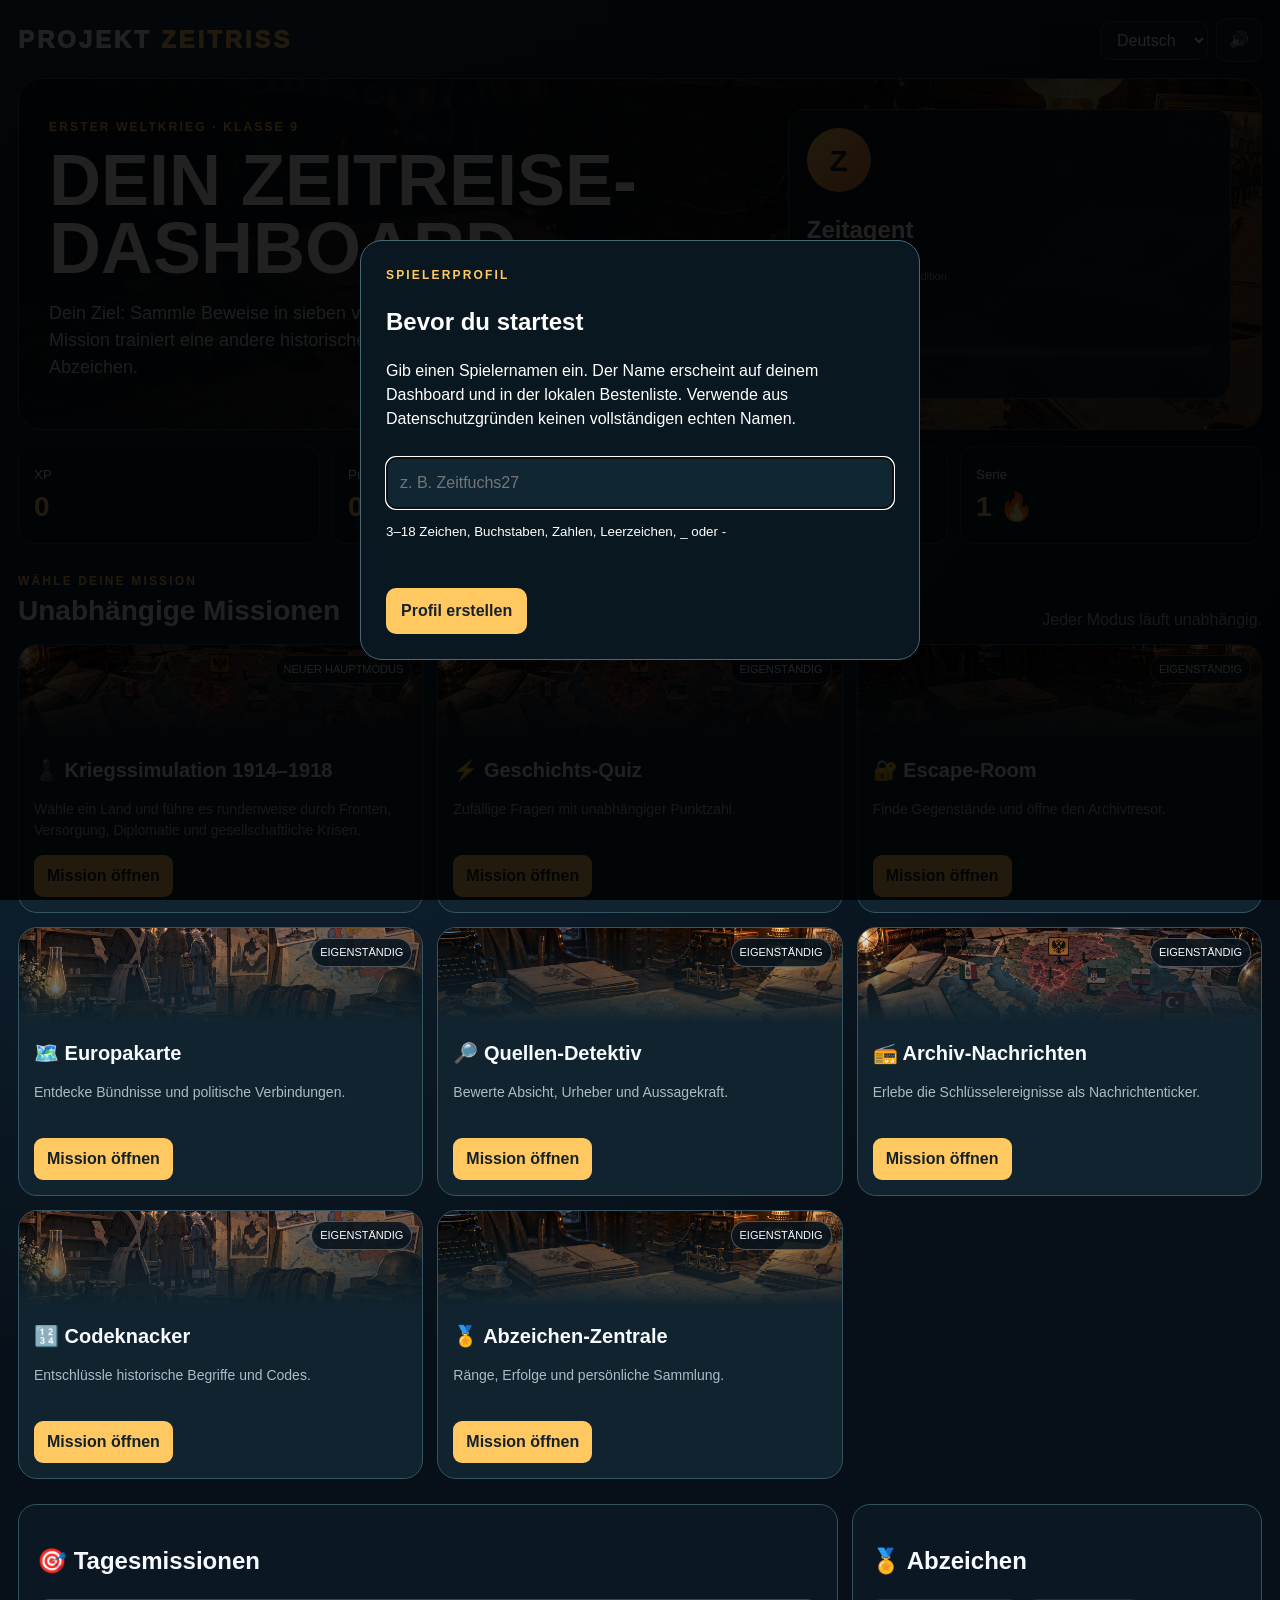
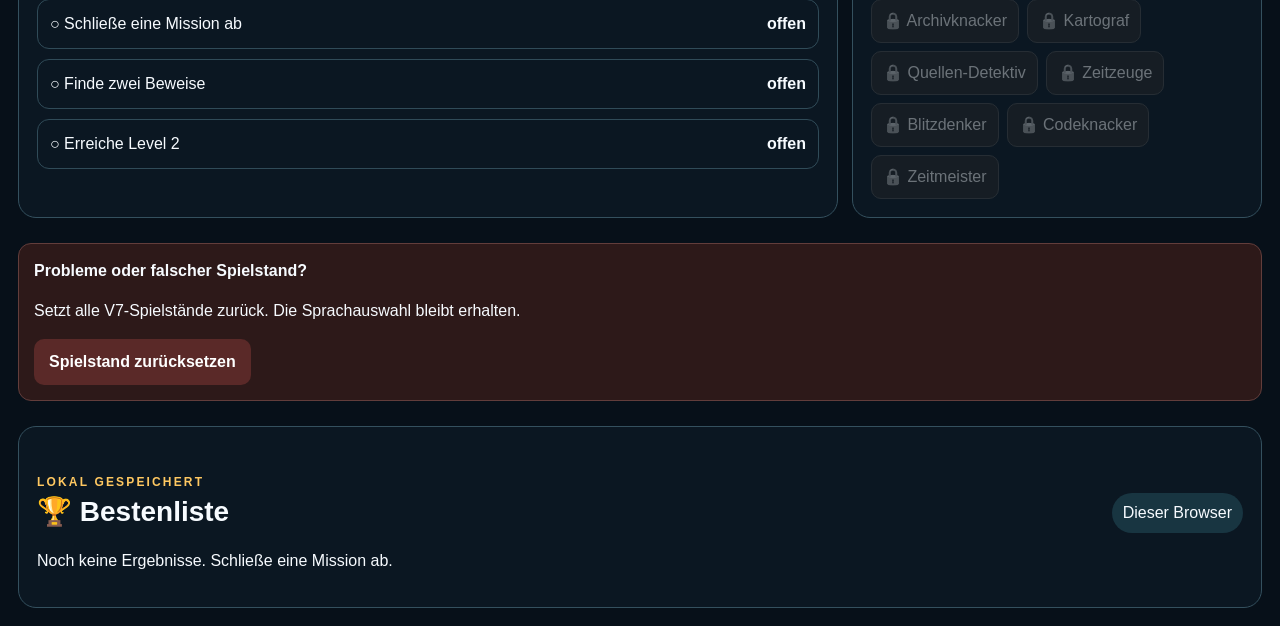
==== index.html @ 22935dbc "Add files via upload" ====
<!doctype html><html lang="de"><head><meta charset="utf-8"><meta name="viewport" content="width=device-width,initial-scale=1"><title>Projekt Zeitriss V6</title><link rel="stylesheet" href="css/app.css"></head><body><div class="shell"><nav class="nav"><div class="logo">PROJEKT <span>ZEITRISS</span></div><div class="nav-actions"><select id="language" class="select"><option value="de">Deutsch</option><option value="en">English</option><option value="es">Español</option><option value="fr">Français</option></select><button id="sound" class="nav-btn">🔊</button></div></nav><section class="hero"><div><div class="eyebrow">ERSTER WELTKRIEG · KLASSE 9</div><h1 id="dashTitle">DEIN ZEITREISE-DASHBOARD</h1><p id="dashSub"></p></div><aside class="profile-card"><div class="avatar">Z</div><h2 id="profileName">Zeitagent</h2><div class="version">v9.0 · GitHub/Render Edition</div><p>Level <b id="level">1</b></p><div class="levelbar"><i id="levelFill"></i></div><small id="levelText"></small></aside></section><section class="stats"><div class="stat"><small>XP</small><b id="xp">0</b></div><div class="stat"><small>Punkte</small><b id="score">0</b></div><div class="stat"><small>Abschlüsse</small><b id="completed">0</b></div><div class="stat"><small>Serie</small><b><span id="streak">1</span> 🔥</b></div></section><div class="section-head"><div><div class="eyebrow">WÄHLE DEINE MISSION</div><h2 id="modesTitle">Spielmodi</h2></div><p>Jeder Modus läuft unabhängig.</p></div><section class="modes"><article class="mode"><span class="tag">NEUER HAUPTMODUS</span><div class="mode-bg" style="background-image:url('assets/images/station.png')"></div><div class="mode-body"><h3>♟️ Kriegssimulation 1914–1918</h3><p>Wähle ein Land und führe es rundenweise durch Fronten, Versorgung, Diplomatie und gesellschaftliche Krisen.</p><a data-start href="modes/simulation.html">Simulation starten</a></div></article><article class="mode"><span class="tag">EIGENSTÄNDIG</span><div class="mode-bg" style="background-image:url('assets/images/station.png')"></div><div class="mode-body"><h3>⚡ Geschichts-Quiz</h3><p>Zufällige Fragen mit unabhängiger Punktzahl.</p><a data-start href="modes/quiz.html">Starten</a></div></article><article class="mode"><span class="tag">EIGENSTÄNDIG</span><div class="mode-bg" style="background-image:url('assets/images/archive.png')"></div><div class="mode-body"><h3>🔐 Escape-Room</h3><p>Finde Gegenstände und öffne den Archivtresor.</p><a data-start href="modes/room.html">Starten</a></div></article><article class="mode"><span class="tag">EIGENSTÄNDIG</span><div class="mode-bg" style="background-image:url('assets/images/balkan.png')"></div><div class="mode-body"><h3>🗺️ Europakarte</h3><p>Entdecke Bündnisse und politische Verbindungen.</p><a data-start href="modes/map.html">Starten</a></div></article><article class="mode"><span class="tag">EIGENSTÄNDIG</span><div class="mode-bg" style="background-image:url('assets/images/archive.png')"></div><div class="mode-body"><h3>🔎 Quellen-Detektiv</h3><p>Bewerte Absicht, Urheber und Aussagekraft.</p><a data-start href="modes/source.html">Starten</a></div></article><article class="mode"><span class="tag">EIGENSTÄNDIG</span><div class="mode-bg" style="background-image:url('assets/images/station.png')"></div><div class="mode-body"><h3>📻 Archiv-Nachrichten</h3><p>Erlebe die Schlüsselereignisse als Nachrichtenticker.</p><a data-start href="modes/news.html">Starten</a></div></article><article class="mode"><span class="tag">EIGENSTÄNDIG</span><div class="mode-bg" style="background-image:url('assets/images/balkan.png')"></div><div class="mode-body"><h3>🔢 Codeknacker</h3><p>Entschlüssle historische Begriffe und Codes.</p><a data-start href="modes/cipher.html">Starten</a></div></article><article class="mode"><span class="tag">EIGENSTÄNDIG</span><div class="mode-bg" style="background-image:url('assets/images/archive.png')"></div><div class="mode-body"><h3>🏅 Abzeichen-Zentrale</h3><p>Ränge, Erfolge und persönliche Sammlung.</p><a data-start href="modes/badges.html">Starten</a></div></article></section><section class="daily"><div class="panel"><h2>🎯 Tagesmissionen</h2><div id="missions" class="missions"></div></div><div class="panel"><h2>🏅 Abzeichen</h2><div id="badges" class="badges"></div></div></section><section class="panel" style="margin-top:25px"><div class="section-head"><div><div class="eyebrow">LOKAL GESPEICHERT</div><h2>🏆 Bestenliste</h2></div><span class="online-status">Dieser Browser</span></div><div id="leaderboard"></div></section></div><script type="module" src="js/dashboard.js"></script></body></html>
---- css/app.css ----
:root{--bg:#071019;--panel:#0d1c27;--panel2:#132936;--text:#f7fbff;--muted:#a9bdc7;--gold:#ffc861;--blue:#57b7e8;--green:#61d394;--red:#ff6b63;--line:#294554}*{box-sizing:border-box}body{margin:0;background:radial-gradient(circle at 10% 0,#18384d,#071019 55%);color:var(--text);font:16px/1.5 Inter,Segoe UI,Arial,sans-serif;min-height:100vh}button,input,select{font:inherit}button{cursor:pointer}.shell{max-width:1280px;margin:auto;padding:18px}.nav{display:flex;align-items:center;justify-content:space-between;gap:14px;margin-bottom:16px}.logo{font-weight:950;letter-spacing:.12em;font-size:24px}.logo span{color:var(--gold)}.nav-actions{display:flex;gap:8px;align-items:center;flex-wrap:wrap}.select,.nav-btn{background:#0e202c;color:#fff;border:1px solid #365362;border-radius:10px;padding:9px 12px}.nav-btn{text-decoration:none}.hero{min-height:330px;border:1px solid #395564;border-radius:24px;padding:30px;display:grid;grid-template-columns:1.25fr .75fr;align-items:end;background:linear-gradient(90deg,#06121bf2,#06121b55),url('../assets/images/archive.png') center/cover;box-shadow:0 24px 70px #0007}.eyebrow{color:var(--gold);font-size:12px;font-weight:900;letter-spacing:.18em}.hero h1{font-size:clamp(38px,6vw,72px);line-height:.95;margin:10px 0}.hero p{max-width:720px;color:#d7e4e8;font-size:18px}.profile-card,.panel{background:#0b1924e8;border:1px solid #34505e;border-radius:18px;padding:18px}.avatar{width:64px;height:64px;border-radius:50%;display:grid;place-items:center;background:linear-gradient(135deg,var(--gold),#e77739);color:#17202a;font-size:30px;font-weight:900}.levelbar,.progress{height:9px;background:#1b3542;border-radius:20px;overflow:hidden}.levelbar i,.progress i{display:block;height:100%;background:linear-gradient(90deg,var(--blue),var(--gold));border-radius:inherit}.stats{display:grid;grid-template-columns:repeat(4,1fr);gap:12px;margin:16px 0}.stat{background:#0b1b26;border:1px solid #2d4754;border-radius:15px;padding:15px}.stat b{display:block;font-size:28px;color:var(--gold)}.section-head{display:flex;justify-content:space-between;align-items:end;margin:28px 0 12px}.section-head h2{margin:0;font-size:28px}.section-head p{margin:0;color:var(--muted)}.modes{display:grid;grid-template-columns:repeat(3,1fr);gap:14px}.mode{position:relative;min-height:220px;border:1px solid #365563;border-radius:19px;overflow:hidden;background:#10232e;transition:.2s}.mode:hover{transform:translateY(-4px);border-color:var(--gold)}.mode-bg{height:95px;background-size:cover;background-position:center;position:relative}.mode-bg:after{content:"";position:absolute;inset:0;background:linear-gradient(transparent,#10232e)}.mode-body{padding:15px}.mode h3{margin:0 0 5px;font-size:20px}.mode p{color:var(--muted);font-size:14px;min-height:42px}.mode a{display:inline-block;background:var(--gold);color:#15212a;font-weight:900;text-decoration:none;padding:9px 13px;border-radius:9px}.tag{position:absolute;right:10px;top:10px;z-index:2;padding:5px 8px;background:#08141ddd;border:1px solid #ffffff44;border-radius:999px;font-size:11px}.daily{display:grid;grid-template-columns:2fr 1fr;gap:14px;margin-top:25px}.missions{display:grid;gap:10px}.mission{display:flex;justify-content:space-between;gap:15px;padding:12px;border:1px solid #304b58;border-radius:12px}.mission.done{border-color:var(--green);background:#173a2d}.badges{display:flex;gap:8px;flex-wrap:wrap}.badge{padding:9px 11px;border-radius:10px;background:#172c37;border:1px solid #3a5562}.badge.locked{opacity:.4;filter:grayscale(1)}.page-hero{border-radius:22px;padding:25px;min-height:220px;background-size:cover;background-position:center;display:flex;align-items:end;box-shadow:inset 0 -150px 100px #061019}.page-hero h1{font-size:42px;margin:5px 0}.gamebox{margin-top:15px;background:#0c1b25;border:1px solid #324e5b;border-radius:18px;padding:20px}.choices{display:grid;grid-template-columns:repeat(2,1fr);gap:10px}.choice{padding:14px;text-align:left;color:#fff;background:#142d39;border:1px solid #3c5b69;border-radius:12px}.choice.selected{border-color:var(--gold);background:#28351f}.choice.correct{border-color:var(--green);background:#173b2c}.choice.wrong{border-color:var(--red);background:#482221}.btn{border:0;border-radius:10px;padding:11px 15px;background:var(--gold);color:#17222b;font-weight:900}.btn.secondary{background:#1a3340;color:#fff;border:1px solid #45616e}.feedback{min-height:45px;padding-top:12px}.room{position:relative;min-height:560px;border-radius:18px;background:linear-gradient(#0002,#0009),url('../assets/images/archive.png') center/cover;overflow:hidden}.hotspot{position:absolute;width:58px;height:58px;border-radius:50%;border:2px solid var(--gold);background:#ffc86133;color:#fff;font-size:25px;animation:pulse 1.5s infinite}.hotspot.done{background:#61d394aa;animation:none}.inventory{display:flex;gap:8px;flex-wrap:wrap;margin:12px 0}.item{padding:8px 10px;background:#162e3a;border:1px solid #3b5a67;border-radius:9px}.map{position:relative;min-height:540px;border-radius:18px;background:linear-gradient(#07101988,#071019dd),url('../assets/images/balkan.png') center/cover}.country{position:absolute;padding:9px;border-radius:10px;border:2px solid #80aaba;background:#0e2835;color:#fff;font-weight:800}.country.on{border-color:var(--gold);box-shadow:0 0 25px #ffc86199}.source{padding:18px;border-left:4px solid var(--gold);background:#142935;border-radius:10px;font-family:Georgia,serif;font-size:19px}.ticker{min-height:170px;white-space:pre-wrap;font:19px/1.7 monospace;color:#ffe7ac}.back{display:inline-block;color:#dce9ed;text-decoration:none;margin-bottom:12px}.hidden{display:none!important}@keyframes pulse{50%{box-shadow:0 0 0 14px #ffc86125}}@media(max-width:850px){.hero{grid-template-columns:1fr}.stats,.modes{grid-template-columns:repeat(2,1fr)}.daily{grid-template-columns:1fr}}@media(max-width:560px){.stats,.modes,.choices{grid-template-columns:1fr}.nav{align-items:flex-start}.hero h1{font-size:42px}.country{font-size:11px}.room,.map{min-height:460px}}

/* V7 gameplay and onboarding */
.purpose{display:grid;grid-template-columns:1.2fr .8fr;gap:14px;margin:18px 0}.purpose-card{padding:18px;border:1px solid #3c5c69;border-radius:16px;background:#0d202b}.purpose-card h3{margin:0 0 8px;color:var(--gold)}.steps{display:grid;gap:8px;counter-reset:step}.step{padding:10px 12px 10px 46px;position:relative;background:#142b36;border-radius:10px}.step:before{counter-increment:step;content:counter(step);position:absolute;left:11px;top:8px;width:25px;height:25px;border-radius:50%;display:grid;place-items:center;background:var(--gold);color:#17222b;font-weight:900}.objective{padding:12px;border-left:4px solid var(--blue);background:#102b39;border-radius:9px}.mode-progress{display:flex;align-items:center;gap:10px;margin:12px 0}.mode-progress .progress{flex:1}.toast{position:fixed;right:18px;top:18px;z-index:30;padding:13px 16px;border-radius:12px;background:#163729;border:1px solid var(--green);box-shadow:0 10px 35px #0008}.danger{background:#5a2928!important;color:#fff!important}.intro-modal{border:1px solid #466270;border-radius:20px;background:#091824;color:#fff;max-width:650px;padding:25px}.intro-modal::backdrop{background:#000c}.intro-modal h2{color:var(--gold)}.clue-list{display:grid;gap:8px}.clue{padding:12px;border:1px solid #395663;border-radius:10px;background:#122934}.clue.locked{opacity:.45}.scene-note{position:absolute;left:20px;right:20px;bottom:20px;background:#071019e8;border:1px solid #425f6c;padding:14px;border-radius:12px}.escape-side{display:grid;grid-template-columns:1.4fr .6fr;gap:14px}.task-card{padding:15px;border:1px solid #365663;border-radius:13px;background:#10242f;margin-top:10px}.task-card.done{border-color:var(--green);background:#143529}.status-pill{display:inline-block;padding:5px 9px;border-radius:999px;background:#183541;color:#dce9ed;font-size:12px}.resetbox{margin-top:25px;padding:15px;border:1px solid #623d3b;background:#2d1919;border-radius:13px}.route{display:flex;gap:8px;flex-wrap:wrap;margin:12px 0}.route span{padding:8px 10px;border-radius:9px;background:#17303c}.route span.active{background:#574318;color:#ffe7a3}.result-card{padding:20px;border:2px solid var(--green);border-radius:15px;background:#15382b;text-align:center}.helpbtn{float:right}.draglist{display:flex;gap:8px;flex-wrap:wrap}.dragcard{padding:10px;background:#17303c;border:1px solid #47616d;border-radius:9px;color:#fff}.dropzone{min-height:115px;border:2px dashed #42606d;border-radius:12px;padding:12px}.dropzone.over{border-color:var(--gold);background:#513e182f}@media(max-width:800px){.purpose,.escape-side{grid-template-columns:1fr}}

.simsetup{display:grid;grid-template-columns:repeat(4,1fr);gap:10px}.nation{padding:14px;border:1px solid #41606e;border-radius:13px;background:#112832;color:#fff}.nation.selected{border-color:var(--gold);background:#3b3014}.simgrid{display:grid;grid-template-columns:1.25fr .75fr;gap:14px}.warboard{min-height:480px;border-radius:17px;background:linear-gradient(#03101955,#031019dd),url('../assets/images/balkan.png') center/cover;position:relative;padding:18px}.front{position:absolute;padding:10px;border-radius:12px;background:#0b1c26dd;border:1px solid #597280}.front.west{left:10%;top:37%}.front.east{right:10%;top:32%}.front.home{left:38%;bottom:12%}.meters{display:grid;gap:11px}.meter label{display:flex;justify-content:space-between}.meter .progress{height:12px}.meter.good i{background:var(--green)}.meter.warn i{background:var(--gold)}.meter.bad i{background:var(--red)}.decisiongrid{display:grid;grid-template-columns:repeat(2,1fr);gap:9px}.decision{padding:12px;text-align:left;border:1px solid #45616f;background:#142c38;color:#fff;border-radius:11px}.decision:hover{border-color:var(--gold)}.eventlog{max-height:220px;overflow:auto;display:grid;gap:6px}.log{padding:8px;border-left:3px solid var(--blue);background:#10242e}.yearbig{font-size:50px;font-weight:950;color:var(--gold)}@media(max-width:850px){.simsetup,.simgrid{grid-template-columns:1fr}.decisiongrid{grid-template-columns:1fr}}

.profile-gate{border:1px solid #4c6774;border-radius:22px;background:#081720;color:#fff;max-width:560px;padding:25px}.profile-gate::backdrop{background:#000d}.profile-gate input{width:100%;padding:13px;margin:10px 0;background:#102733;border:1px solid #4c6875;color:#fff;border-radius:10px}.version{font-size:11px;color:#8fa8b2}.leaderboard{width:100%;border-collapse:collapse}.leaderboard th,.leaderboard td{text-align:left;padding:10px;border-bottom:1px solid #294754}.leaderboard tr.me{background:#493916}.act-grid{display:grid;grid-template-columns:repeat(3,1fr);gap:10px}.act{padding:14px;border-radius:12px;border:1px solid #41606c;background:#122a35;color:#fff}.act.done{border-color:var(--green);background:#153a2b}.filedrop{padding:16px;border:2px dashed #476471;border-radius:12px}.room-tabs{display:flex;gap:8px;flex-wrap:wrap;margin-bottom:12px}.room-tab{padding:9px 12px;border:1px solid #45606d;background:#112833;color:#fff;border-radius:9px}.room-tab.active{background:#5b461d;border-color:var(--gold)}.room-scene{position:relative;min-height:430px;border-radius:15px;background-size:cover;background-position:center;overflow:hidden}.question-card{padding:15px;border:1px solid #385865;border-radius:12px;background:#102630;margin:10px 0}.achievement-pop{position:fixed;left:50%;top:20%;transform:translateX(-50%);z-index:40;padding:22px;background:#221b0d;border:2px solid var(--gold);border-radius:18px;box-shadow:0 20px 80px #000}.online-status{padding:8px 11px;border-radius:999px;background:#183541;display:inline-block}@media(max-width:760px){.act-grid{grid-template-columns:1fr}}
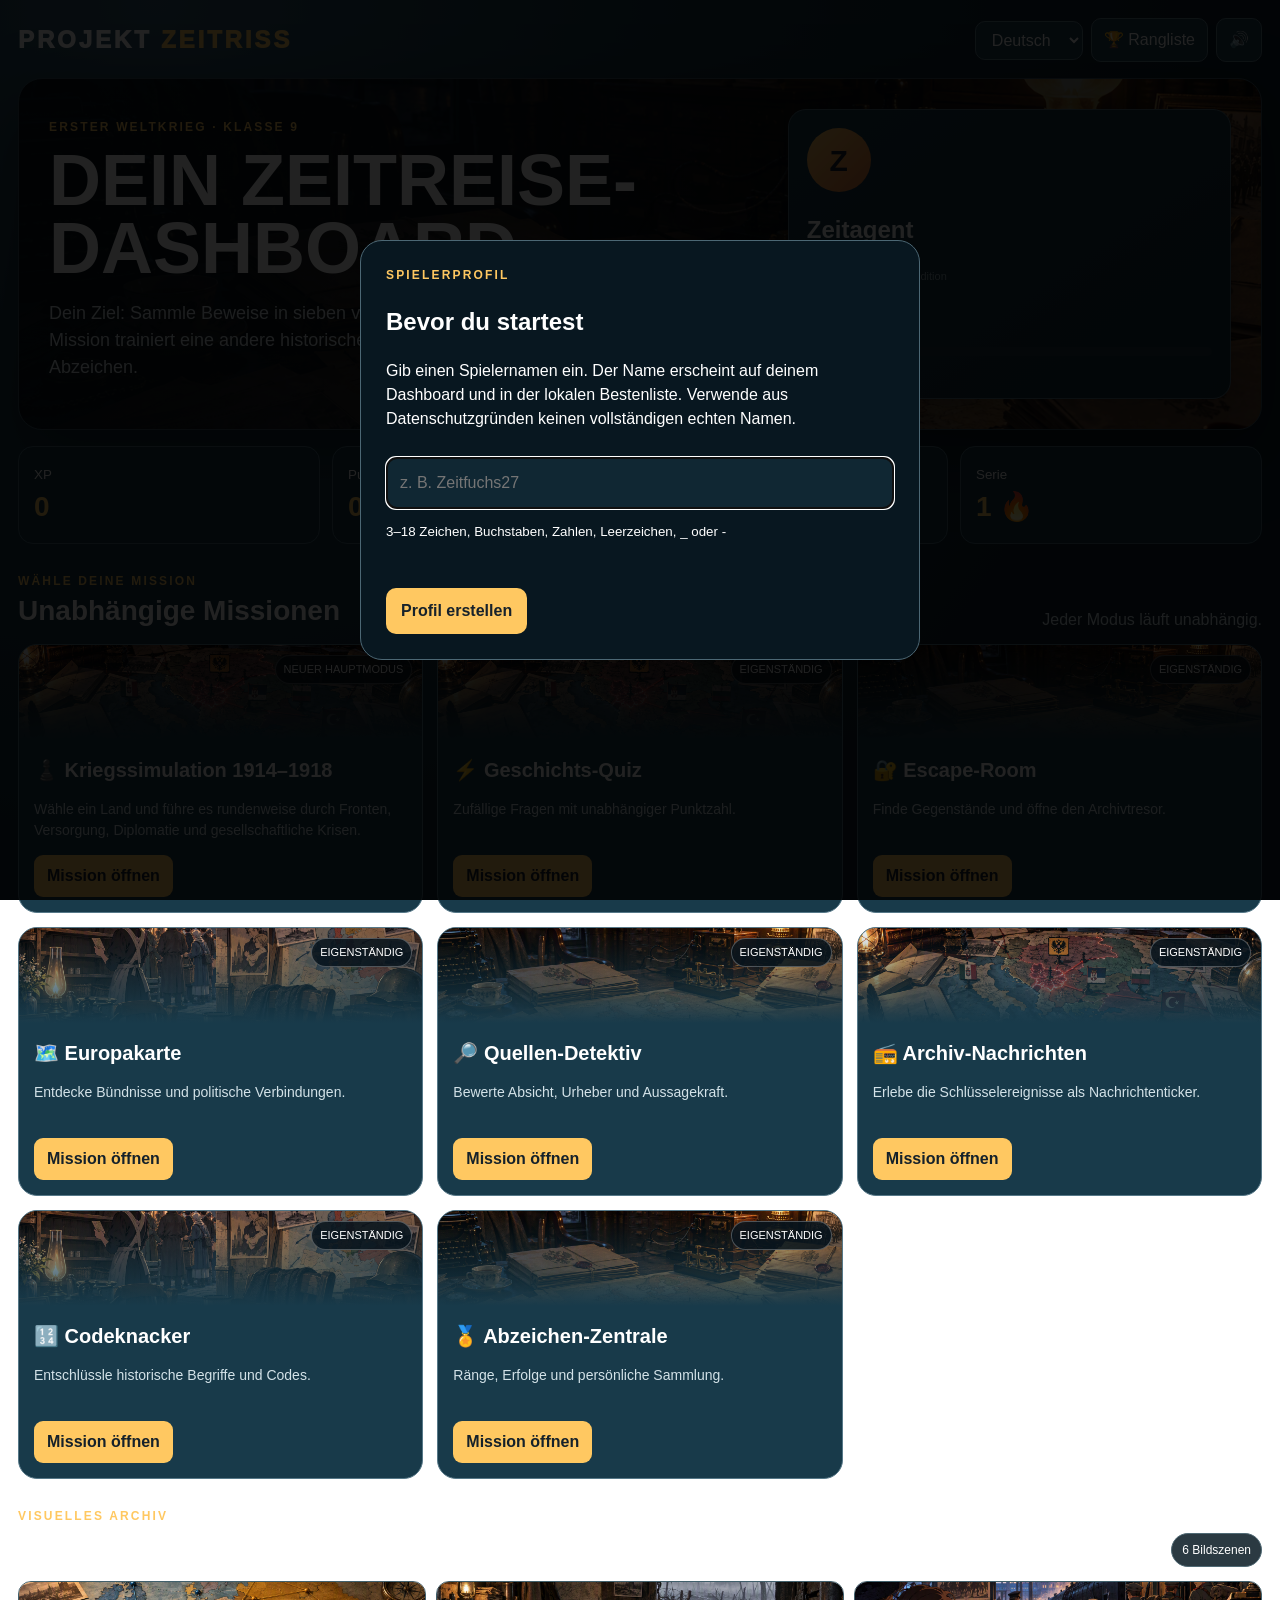
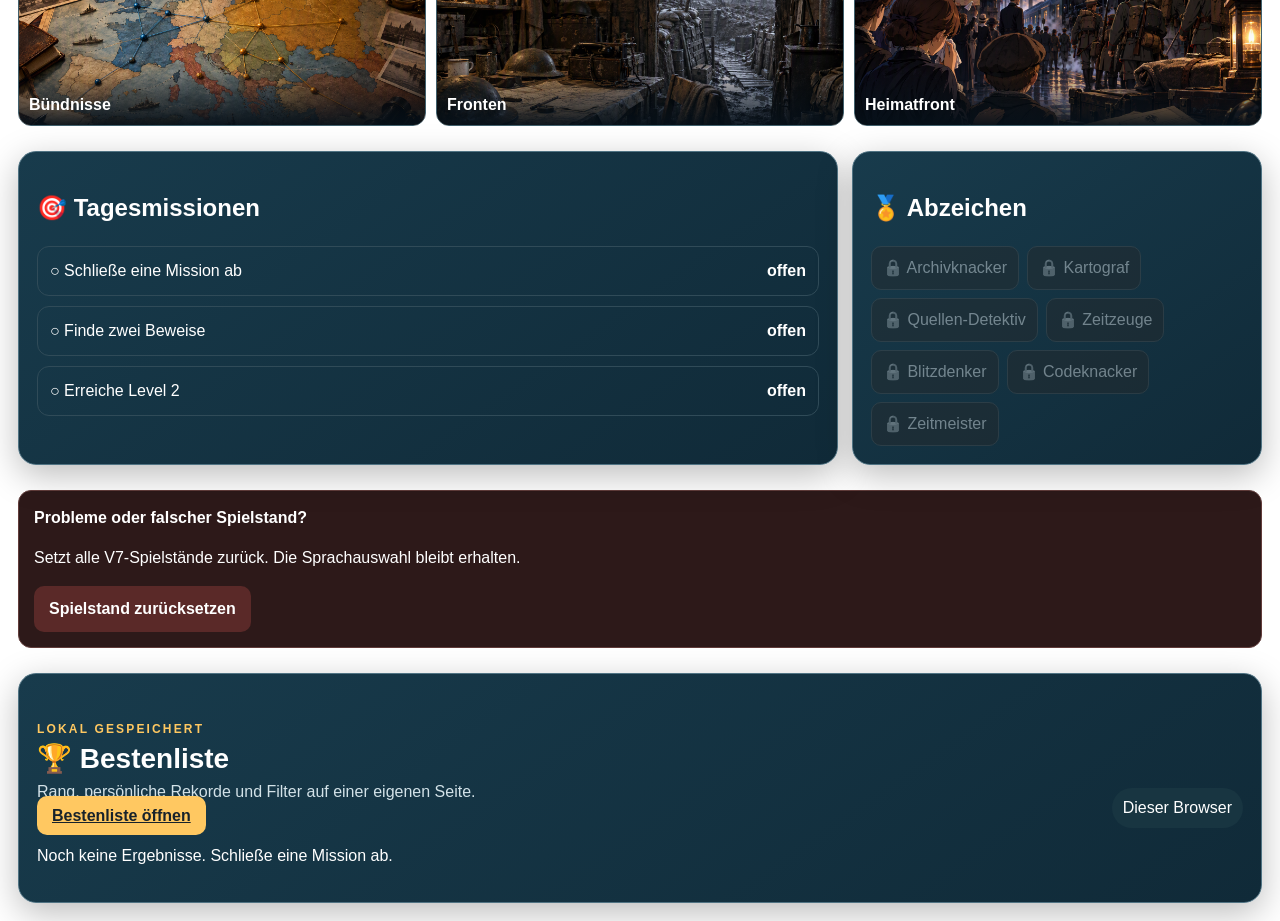
==== commit 3bcff9bb: "Add files via upload" ====
--- a/index.html
+++ b/index.html
@@ -1 +1 @@
-<!doctype html><html lang="de"><head><meta charset="utf-8"><meta name="viewport" content="width=device-width,initial-scale=1"><title>Projekt Zeitriss V6</title><link rel="stylesheet" href="css/app.css"></head><body><div class="shell"><nav class="nav"><div class="logo">PROJEKT <span>ZEITRISS</span></div><div class="nav-actions"><select id="language" class="select"><option value="de">Deutsch</option><option value="en">English</option><option value="es">Español</option><option value="fr">Français</option></select><button id="sound" class="nav-btn">🔊</button></div></nav><section class="hero"><div><div class="eyebrow">ERSTER WELTKRIEG · KLASSE 9</div><h1 id="dashTitle">DEIN ZEITREISE-DASHBOARD</h1><p id="dashSub"></p></div><aside class="profile-card"><div class="avatar">Z</div><h2 id="profileName">Zeitagent</h2><div class="version">v9.0 · GitHub/Render Edition</div><p>Level <b id="level">1</b></p><div class="levelbar"><i id="levelFill"></i></div><small id="levelText"></small></aside></section><section class="stats"><div class="stat"><small>XP</small><b id="xp">0</b></div><div class="stat"><small>Punkte</small><b id="score">0</b></div><div class="stat"><small>Abschlüsse</small><b id="completed">0</b></div><div class="stat"><small>Serie</small><b><span id="streak">1</span> 🔥</b></div></section><div class="section-head"><div><div class="eyebrow">WÄHLE DEINE MISSION</div><h2 id="modesTitle">Spielmodi</h2></div><p>Jeder Modus läuft unabhängig.</p></div><section class="modes"><article class="mode"><span class="tag">NEUER HAUPTMODUS</span><div class="mode-bg" style="background-image:url('assets/images/station.png')"></div><div class="mode-body"><h3>♟️ Kriegssimulation 1914–1918</h3><p>Wähle ein Land und führe es rundenweise durch Fronten, Versorgung, Diplomatie und gesellschaftliche Krisen.</p><a data-start href="modes/simulation.html">Simulation starten</a></div></article><article class="mode"><span class="tag">EIGENSTÄNDIG</span><div class="mode-bg" style="background-image:url('assets/images/station.png')"></div><div class="mode-body"><h3>⚡ Geschichts-Quiz</h3><p>Zufällige Fragen mit unabhängiger Punktzahl.</p><a data-start href="modes/quiz.html">Starten</a></div></article><article class="mode"><span class="tag">EIGENSTÄNDIG</span><div class="mode-bg" style="background-image:url('assets/images/archive.png')"></div><div class="mode-body"><h3>🔐 Escape-Room</h3><p>Finde Gegenstände und öffne den Archivtresor.</p><a data-start href="modes/room.html">Starten</a></div></article><article class="mode"><span class="tag">EIGENSTÄNDIG</span><div class="mode-bg" style="background-image:url('assets/images/balkan.png')"></div><div class="mode-body"><h3>🗺️ Europakarte</h3><p>Entdecke Bündnisse und politische Verbindungen.</p><a data-start href="modes/map.html">Starten</a></div></article><article class="mode"><span class="tag">EIGENSTÄNDIG</span><div class="mode-bg" style="background-image:url('assets/images/archive.png')"></div><div class="mode-body"><h3>🔎 Quellen-Detektiv</h3><p>Bewerte Absicht, Urheber und Aussagekraft.</p><a data-start href="modes/source.html">Starten</a></div></article><article class="mode"><span class="tag">EIGENSTÄNDIG</span><div class="mode-bg" style="background-image:url('assets/images/station.png')"></div><div class="mode-body"><h3>📻 Archiv-Nachrichten</h3><p>Erlebe die Schlüsselereignisse als Nachrichtenticker.</p><a data-start href="modes/news.html">Starten</a></div></article><article class="mode"><span class="tag">EIGENSTÄNDIG</span><div class="mode-bg" style="background-image:url('assets/images/balkan.png')"></div><div class="mode-body"><h3>🔢 Codeknacker</h3><p>Entschlüssle historische Begriffe und Codes.</p><a data-start href="modes/cipher.html">Starten</a></div></article><article class="mode"><span class="tag">EIGENSTÄNDIG</span><div class="mode-bg" style="background-image:url('assets/images/archive.png')"></div><div class="mode-body"><h3>🏅 Abzeichen-Zentrale</h3><p>Ränge, Erfolge und persönliche Sammlung.</p><a data-start href="modes/badges.html">Starten</a></div></article></section><section class="daily"><div class="panel"><h2>🎯 Tagesmissionen</h2><div id="missions" class="missions"></div></div><div class="panel"><h2>🏅 Abzeichen</h2><div id="badges" class="badges"></div></div></section><section class="panel" style="margin-top:25px"><div class="section-head"><div><div class="eyebrow">LOKAL GESPEICHERT</div><h2>🏆 Bestenliste</h2></div><span class="online-status">Dieser Browser</span></div><div id="leaderboard"></div></section></div><script type="module" src="js/dashboard.js"></script></body></html>+<!doctype html><html lang="de"><head><meta charset="utf-8"><meta name="viewport" content="width=device-width,initial-scale=1"><title>Projekt Zeitriss V6</title><link rel="stylesheet" href="css/app.css"></head><body><div class="shell"><nav class="nav"><div class="logo">PROJEKT <span>ZEITRISS</span></div><div class="nav-actions"><select id="language" class="select"><option value="de">Deutsch</option><option value="en">English</option><option value="es">Español</option><option value="fr">Français</option></select><a class="nav-btn" href="modes/leaderboard.html">🏆 Rangliste</a><button id="sound" class="nav-btn">🔊</button></div></nav><section class="hero"><div><div class="eyebrow">ERSTER WELTKRIEG · KLASSE 9</div><h1 id="dashTitle">DEIN ZEITREISE-DASHBOARD</h1><p id="dashSub"></p></div><aside class="profile-card"><div class="avatar">Z</div><h2 id="profileName">Zeitagent</h2><div class="version">v9.0 · GitHub/Render Edition</div><p>Level <b id="level">1</b></p><div class="levelbar"><i id="levelFill"></i></div><small id="levelText"></small></aside></section><section class="stats"><div class="stat"><small>XP</small><b id="xp">0</b></div><div class="stat"><small>Punkte</small><b id="score">0</b></div><div class="stat"><small>Abschlüsse</small><b id="completed">0</b></div><div class="stat"><small>Serie</small><b><span id="streak">1</span> 🔥</b></div></section><div class="section-head"><div><div class="eyebrow">WÄHLE DEINE MISSION</div><h2 id="modesTitle">Spielmodi</h2></div><p>Jeder Modus läuft unabhängig.</p></div><section class="modes"><article class="mode"><span class="tag">NEUER HAUPTMODUS</span><div class="mode-bg" style="background-image:url('assets/images/station.png')"></div><div class="mode-body"><h3>♟️ Kriegssimulation 1914–1918</h3><p>Wähle ein Land und führe es rundenweise durch Fronten, Versorgung, Diplomatie und gesellschaftliche Krisen.</p><a data-start href="modes/simulation.html">Simulation starten</a></div></article><article class="mode"><span class="tag">EIGENSTÄNDIG</span><div class="mode-bg" style="background-image:url('assets/images/station.png')"></div><div class="mode-body"><h3>⚡ Geschichts-Quiz</h3><p>Zufällige Fragen mit unabhängiger Punktzahl.</p><a data-start href="modes/quiz.html">Starten</a></div></article><article class="mode"><span class="tag">EIGENSTÄNDIG</span><div class="mode-bg" style="background-image:url('assets/images/archive.png')"></div><div class="mode-body"><h3>🔐 Escape-Room</h3><p>Finde Gegenstände und öffne den Archivtresor.</p><a data-start href="modes/room.html">Starten</a></div></article><article class="mode"><span class="tag">EIGENSTÄNDIG</span><div class="mode-bg" style="background-image:url('assets/images/balkan.png')"></div><div class="mode-body"><h3>🗺️ Europakarte</h3><p>Entdecke Bündnisse und politische Verbindungen.</p><a data-start href="modes/map.html">Starten</a></div></article><article class="mode"><span class="tag">EIGENSTÄNDIG</span><div class="mode-bg" style="background-image:url('assets/images/archive.png')"></div><div class="mode-body"><h3>🔎 Quellen-Detektiv</h3><p>Bewerte Absicht, Urheber und Aussagekraft.</p><a data-start href="modes/source.html">Starten</a></div></article><article class="mode"><span class="tag">EIGENSTÄNDIG</span><div class="mode-bg" style="background-image:url('assets/images/station.png')"></div><div class="mode-body"><h3>📻 Archiv-Nachrichten</h3><p>Erlebe die Schlüsselereignisse als Nachrichtenticker.</p><a data-start href="modes/news.html">Starten</a></div></article><article class="mode"><span class="tag">EIGENSTÄNDIG</span><div class="mode-bg" style="background-image:url('assets/images/balkan.png')"></div><div class="mode-body"><h3>🔢 Codeknacker</h3><p>Entschlüssle historische Begriffe und Codes.</p><a data-start href="modes/cipher.html">Starten</a></div></article><article class="mode"><span class="tag">EIGENSTÄNDIG</span><div class="mode-bg" style="background-image:url('assets/images/archive.png')"></div><div class="mode-body"><h3>🏅 Abzeichen-Zentrale</h3><p>Ränge, Erfolge und persönliche Sammlung.</p><a data-start href="modes/badges.html">Starten</a></div></article></section><div class="section-head"><div><div class="eyebrow">VISUELLES ARCHIV</div><h2>Schauplätze und Akten</h2></div><span class="visual-counter">6 Bildszenen</span></div><section class="scene-gallery"><figure><img src="assets/images/alliance-map.png" alt="Bündniskarte"><figcaption>Bündnisse</figcaption></figure><figure><img src="assets/images/western-front.png" alt="Westfront"><figcaption>Fronten</figcaption></figure><figure><img src="assets/images/home-front.png" alt="Heimatfront"><figcaption>Heimatfront</figcaption></figure></section><section class="daily"><div class="panel"><h2>🎯 Tagesmissionen</h2><div id="missions" class="missions"></div></div><div class="panel"><h2>🏅 Abzeichen</h2><div id="badges" class="badges"></div></div></section><section class="panel" style="margin-top:25px"><div class="section-head"><div><div class="eyebrow">LOKAL GESPEICHERT</div><h2>🏆 Bestenliste</h2><p>Rang, persönliche Rekorde und Filter auf einer eigenen Seite.</p><a class="btn" href="modes/leaderboard.html">Bestenliste öffnen</a></div><span class="online-status">Dieser Browser</span></div><div id="leaderboard"></div></section></div><script type="module" src="js/dashboard.js"></script></body></html>
--- a/css/app.css
+++ b/css/app.css
@@ -6,3 +6,13 @@
 .simsetup{display:grid;grid-template-columns:repeat(4,1fr);gap:10px}.nation{padding:14px;border:1px solid #41606e;border-radius:13px;background:#112832;color:#fff}.nation.selected{border-color:var(--gold);background:#3b3014}.simgrid{display:grid;grid-template-columns:1.25fr .75fr;gap:14px}.warboard{min-height:480px;border-radius:17px;background:linear-gradient(#03101955,#031019dd),url('../assets/images/balkan.png') center/cover;position:relative;padding:18px}.front{position:absolute;padding:10px;border-radius:12px;background:#0b1c26dd;border:1px solid #597280}.front.west{left:10%;top:37%}.front.east{right:10%;top:32%}.front.home{left:38%;bottom:12%}.meters{display:grid;gap:11px}.meter label{display:flex;justify-content:space-between}.meter .progress{height:12px}.meter.good i{background:var(--green)}.meter.warn i{background:var(--gold)}.meter.bad i{background:var(--red)}.decisiongrid{display:grid;grid-template-columns:repeat(2,1fr);gap:9px}.decision{padding:12px;text-align:left;border:1px solid #45616f;background:#142c38;color:#fff;border-radius:11px}.decision:hover{border-color:var(--gold)}.eventlog{max-height:220px;overflow:auto;display:grid;gap:6px}.log{padding:8px;border-left:3px solid var(--blue);background:#10242e}.yearbig{font-size:50px;font-weight:950;color:var(--gold)}@media(max-width:850px){.simsetup,.simgrid{grid-template-columns:1fr}.decisiongrid{grid-template-columns:1fr}}
 
 .profile-gate{border:1px solid #4c6774;border-radius:22px;background:#081720;color:#fff;max-width:560px;padding:25px}.profile-gate::backdrop{background:#000d}.profile-gate input{width:100%;padding:13px;margin:10px 0;background:#102733;border:1px solid #4c6875;color:#fff;border-radius:10px}.version{font-size:11px;color:#8fa8b2}.leaderboard{width:100%;border-collapse:collapse}.leaderboard th,.leaderboard td{text-align:left;padding:10px;border-bottom:1px solid #294754}.leaderboard tr.me{background:#493916}.act-grid{display:grid;grid-template-columns:repeat(3,1fr);gap:10px}.act{padding:14px;border-radius:12px;border:1px solid #41606c;background:#122a35;color:#fff}.act.done{border-color:var(--green);background:#153a2b}.filedrop{padding:16px;border:2px dashed #476471;border-radius:12px}.room-tabs{display:flex;gap:8px;flex-wrap:wrap;margin-bottom:12px}.room-tab{padding:9px 12px;border:1px solid #45606d;background:#112833;color:#fff;border-radius:9px}.room-tab.active{background:#5b461d;border-color:var(--gold)}.room-scene{position:relative;min-height:430px;border-radius:15px;background-size:cover;background-position:center;overflow:hidden}.question-card{padding:15px;border:1px solid #385865;border-radius:12px;background:#102630;margin:10px 0}.achievement-pop{position:fixed;left:50%;top:20%;transform:translateX(-50%);z-index:40;padding:22px;background:#221b0d;border:2px solid var(--gold);border-radius:18px;box-shadow:0 20px 80px #000}.online-status{padding:8px 11px;border-radius:999px;background:#183541;display:inline-block}@media(max-width:760px){.act-grid{grid-template-columns:1fr}}
+
+.scene-gallery{display:grid;grid-template-columns:repeat(3,1fr);gap:10px;margin:14px 0}.scene-gallery figure{margin:0;position:relative;height:145px;border-radius:13px;overflow:hidden;border:1px solid #41606c}.scene-gallery img{width:100%;height:100%;object-fit:cover;transition:.35s}.scene-gallery figure:hover img{transform:scale(1.06)}.scene-gallery figcaption{position:absolute;inset:auto 0 0;padding:22px 10px 8px;background:linear-gradient(transparent,#061019eF);font-weight:800}.act-visual{height:220px;border-radius:13px;overflow:hidden;margin-bottom:13px;position:relative}.act-visual img{width:100%;height:100%;object-fit:cover}.act-visual span{position:absolute;left:0;right:0;bottom:0;padding:28px 13px 10px;background:linear-gradient(transparent,#061019ee);font-weight:900}.year-scenes{display:grid;grid-template-columns:repeat(5,1fr);gap:7px;margin:10px 0}.year-scene{height:74px;border:2px solid transparent;border-radius:9px;overflow:hidden;opacity:.55}.year-scene img{width:100%;height:100%;object-fit:cover}.year-scene.active{border-color:var(--gold);opacity:1;box-shadow:0 0 20px #ffc86155}.warboard{transition:background-image .65s ease;overflow:hidden}.warboard:after{content:"";position:absolute;inset:0;background:linear-gradient(110deg,transparent 40%,#ffffff12 50%,transparent 60%);transform:translateX(-120%);animation:warScan 5s infinite;pointer-events:none}.front,.yearbig,.warboard h2{z-index:2;position:relative}@keyframes warScan{60%,100%{transform:translateX(120%)}}.event-picture{height:170px;border-radius:12px;overflow:hidden;margin-bottom:10px}.event-picture img{width:100%;height:100%;object-fit:cover}.visual-counter{padding:7px 10px;border-radius:999px;background:#0b1c26dd;border:1px solid #506a75;font-size:12px}@media(max-width:700px){.scene-gallery{grid-template-columns:1fr}.year-scenes{grid-template-columns:repeat(3,1fr)}}
+/* V10.1: brighter, clearer visual theme */
+:root{--bg:#0d2230;--panel:#143242;--panel2:#1b4052;--text:#ffffff;--muted:#c9dbe3;--line:#527585}
+body{background:radial-gradient(circle at 12% 0,#315a70 0,#173849 34%,#0c202d 72%);background-attachment:fixed}
+.panel,.profile-card,.gamebox,.purpose-card,.task-card{background:linear-gradient(145deg,#183b4c,#102a38);border-color:#507383;box-shadow:0 10px 35px #0004}
+.mode{background:#183a4a;border-color:#567888}.mode-bg:after{background:linear-gradient(transparent,#183a4a)}.mode p,.section-head p{color:#d3e2e8}
+.stat{background:#163646;border-color:#486b7b}.choice,.decision,.nation,.act{background:#1b4254;border-color:#628391}.choice:hover,.decision:hover,.nation:hover,.act:hover{background:#245267}
+.nav-btn,.select{background:#1b4052;border-color:#658492}.progress{background:#0b202b}.source,.clue,.log{background:#183b4c}.page-hero{box-shadow:inset 0 -130px 95px #0a202bd9}
+.leaderboard-card{padding:18px;background:linear-gradient(145deg,#183d4e,#102c3a);border:1px solid #5b7b89;border-radius:17px}.board-tools{display:flex;gap:10px;flex-wrap:wrap;align-items:center;margin:12px 0}.board-kpis{display:grid;grid-template-columns:repeat(3,1fr);gap:10px;margin:14px 0}.board-kpi{padding:13px;border-radius:12px;background:#20495b;border:1px solid #638291}.board-kpi b{display:block;color:var(--gold);font-size:24px}.medal{font-size:21px}.leaderboard tbody tr:hover{background:#255165}.leaderboard td,.leaderboard th{border-color:#486978}.empty-board{text-align:center;padding:30px;color:#d7e6eb}.name-edit{display:flex;gap:8px;flex-wrap:wrap}.name-edit input{min-width:220px}.rank-1{color:#ffd45f}.rank-2{color:#dce7eb}.rank-3{color:#d79b64}@media(max-width:650px){.board-kpis{grid-template-columns:1fr}.leaderboard{font-size:13px}.leaderboard th,.leaderboard td{padding:7px}}
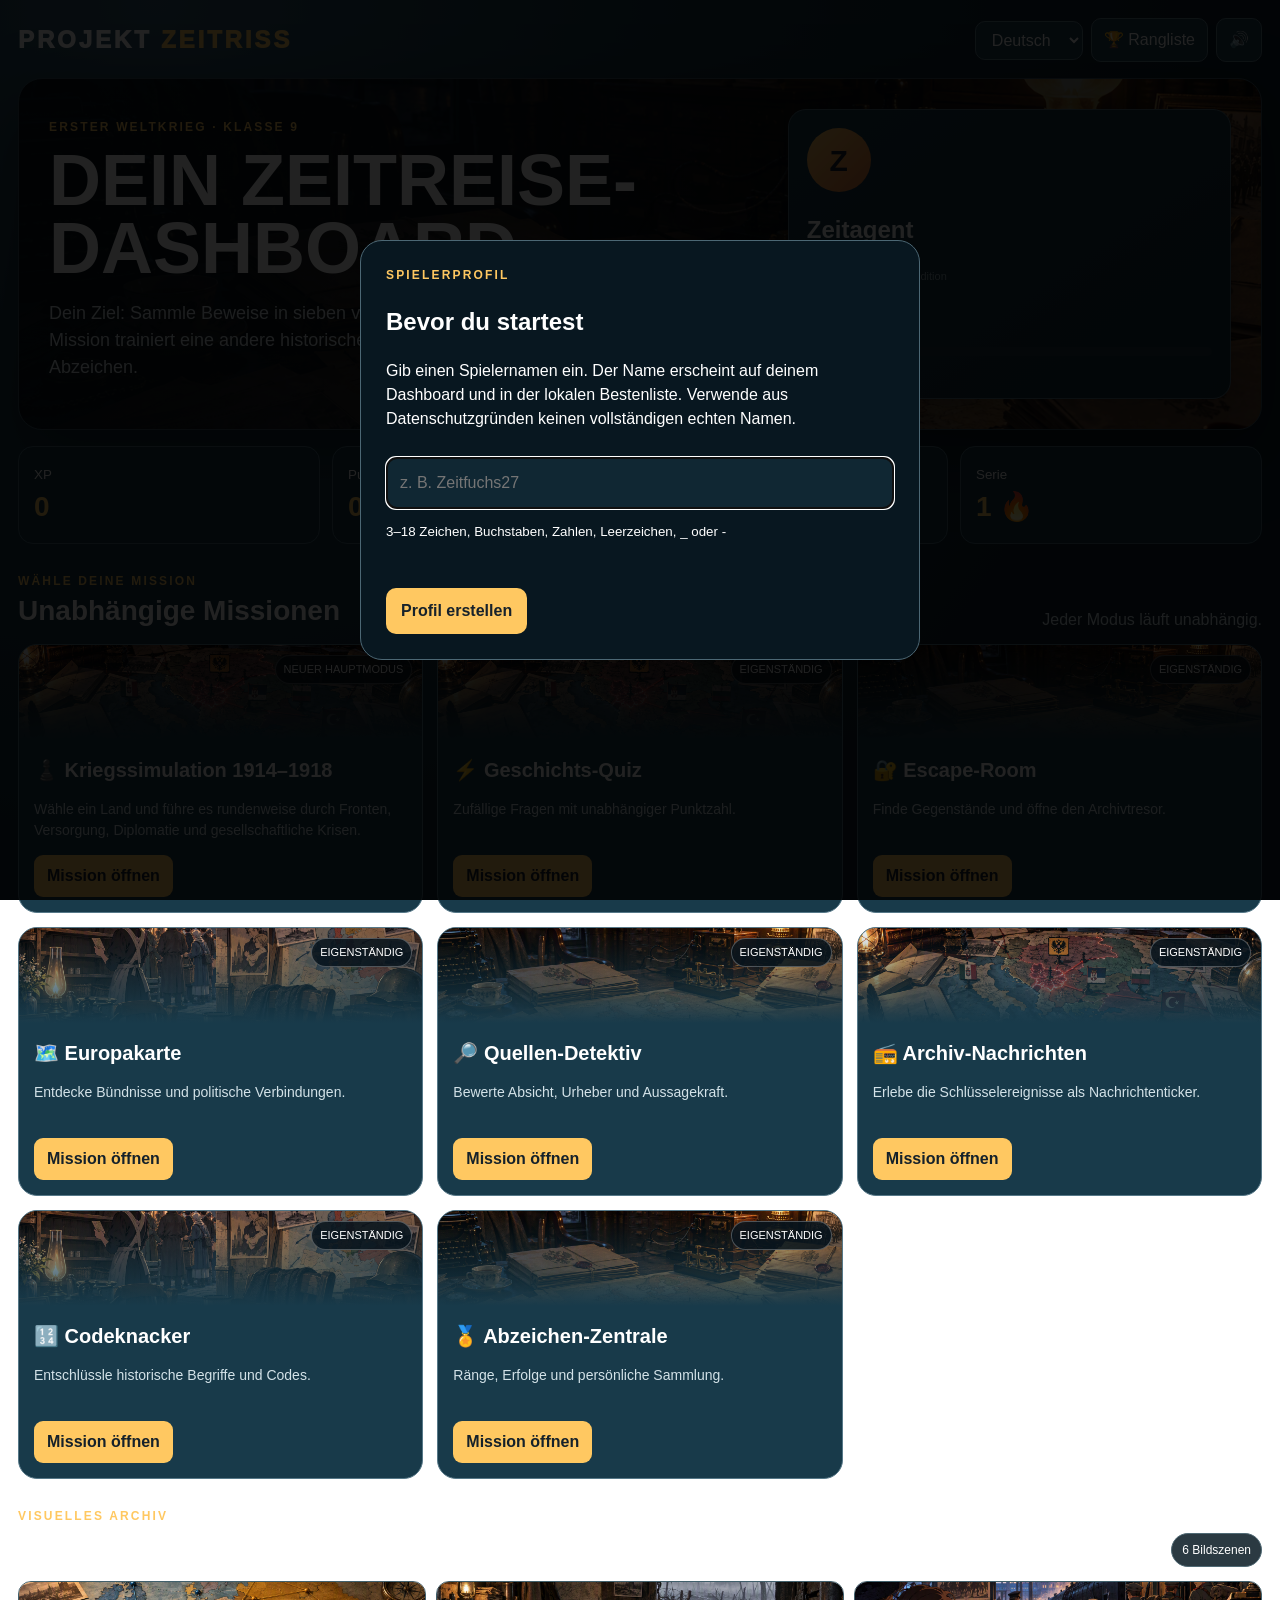
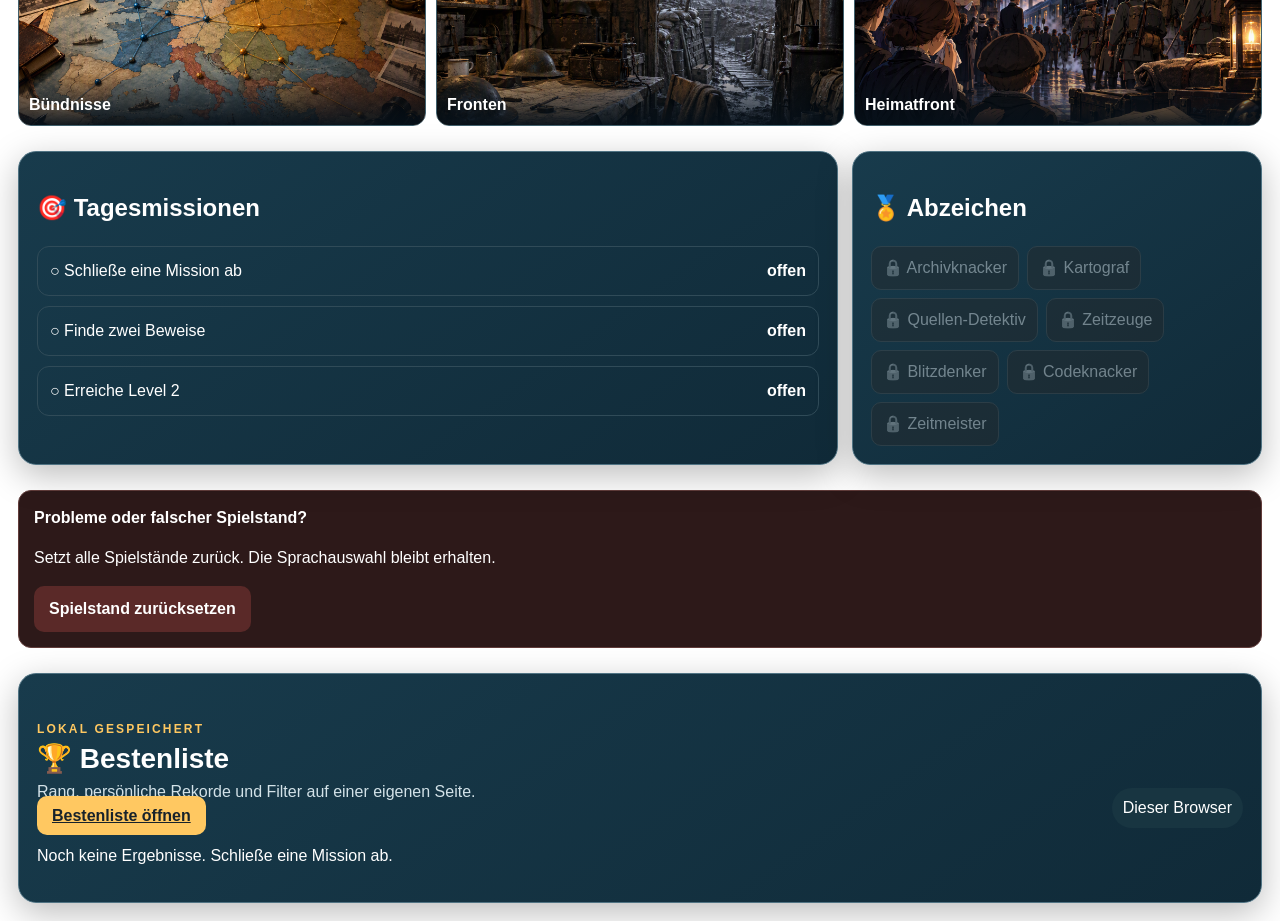
==== commit 7c1bb342: "Update index.html" ====
--- a/index.html
+++ b/index.html
@@ -1 +1 @@
-<!doctype html><html lang="de"><head><meta charset="utf-8"><meta name="viewport" content="width=device-width,initial-scale=1"><title>Projekt Zeitriss V6</title><link rel="stylesheet" href="css/app.css"></head><body><div class="shell"><nav class="nav"><div class="logo">PROJEKT <span>ZEITRISS</span></div><div class="nav-actions"><select id="language" class="select"><option value="de">Deutsch</option><option value="en">English</option><option value="es">Español</option><option value="fr">Français</option></select><a class="nav-btn" href="modes/leaderboard.html">🏆 Rangliste</a><button id="sound" class="nav-btn">🔊</button></div></nav><section class="hero"><div><div class="eyebrow">ERSTER WELTKRIEG · KLASSE 9</div><h1 id="dashTitle">DEIN ZEITREISE-DASHBOARD</h1><p id="dashSub"></p></div><aside class="profile-card"><div class="avatar">Z</div><h2 id="profileName">Zeitagent</h2><div class="version">v9.0 · GitHub/Render Edition</div><p>Level <b id="level">1</b></p><div class="levelbar"><i id="levelFill"></i></div><small id="levelText"></small></aside></section><section class="stats"><div class="stat"><small>XP</small><b id="xp">0</b></div><div class="stat"><small>Punkte</small><b id="score">0</b></div><div class="stat"><small>Abschlüsse</small><b id="completed">0</b></div><div class="stat"><small>Serie</small><b><span id="streak">1</span> 🔥</b></div></section><div class="section-head"><div><div class="eyebrow">WÄHLE DEINE MISSION</div><h2 id="modesTitle">Spielmodi</h2></div><p>Jeder Modus läuft unabhängig.</p></div><section class="modes"><article class="mode"><span class="tag">NEUER HAUPTMODUS</span><div class="mode-bg" style="background-image:url('assets/images/station.png')"></div><div class="mode-body"><h3>♟️ Kriegssimulation 1914–1918</h3><p>Wähle ein Land und führe es rundenweise durch Fronten, Versorgung, Diplomatie und gesellschaftliche Krisen.</p><a data-start href="modes/simulation.html">Simulation starten</a></div></article><article class="mode"><span class="tag">EIGENSTÄNDIG</span><div class="mode-bg" style="background-image:url('assets/images/station.png')"></div><div class="mode-body"><h3>⚡ Geschichts-Quiz</h3><p>Zufällige Fragen mit unabhängiger Punktzahl.</p><a data-start href="modes/quiz.html">Starten</a></div></article><article class="mode"><span class="tag">EIGENSTÄNDIG</span><div class="mode-bg" style="background-image:url('assets/images/archive.png')"></div><div class="mode-body"><h3>🔐 Escape-Room</h3><p>Finde Gegenstände und öffne den Archivtresor.</p><a data-start href="modes/room.html">Starten</a></div></article><article class="mode"><span class="tag">EIGENSTÄNDIG</span><div class="mode-bg" style="background-image:url('assets/images/balkan.png')"></div><div class="mode-body"><h3>🗺️ Europakarte</h3><p>Entdecke Bündnisse und politische Verbindungen.</p><a data-start href="modes/map.html">Starten</a></div></article><article class="mode"><span class="tag">EIGENSTÄNDIG</span><div class="mode-bg" style="background-image:url('assets/images/archive.png')"></div><div class="mode-body"><h3>🔎 Quellen-Detektiv</h3><p>Bewerte Absicht, Urheber und Aussagekraft.</p><a data-start href="modes/source.html">Starten</a></div></article><article class="mode"><span class="tag">EIGENSTÄNDIG</span><div class="mode-bg" style="background-image:url('assets/images/station.png')"></div><div class="mode-body"><h3>📻 Archiv-Nachrichten</h3><p>Erlebe die Schlüsselereignisse als Nachrichtenticker.</p><a data-start href="modes/news.html">Starten</a></div></article><article class="mode"><span class="tag">EIGENSTÄNDIG</span><div class="mode-bg" style="background-image:url('assets/images/balkan.png')"></div><div class="mode-body"><h3>🔢 Codeknacker</h3><p>Entschlüssle historische Begriffe und Codes.</p><a data-start href="modes/cipher.html">Starten</a></div></article><article class="mode"><span class="tag">EIGENSTÄNDIG</span><div class="mode-bg" style="background-image:url('assets/images/archive.png')"></div><div class="mode-body"><h3>🏅 Abzeichen-Zentrale</h3><p>Ränge, Erfolge und persönliche Sammlung.</p><a data-start href="modes/badges.html">Starten</a></div></article></section><div class="section-head"><div><div class="eyebrow">VISUELLES ARCHIV</div><h2>Schauplätze und Akten</h2></div><span class="visual-counter">6 Bildszenen</span></div><section class="scene-gallery"><figure><img src="assets/images/alliance-map.png" alt="Bündniskarte"><figcaption>Bündnisse</figcaption></figure><figure><img src="assets/images/western-front.png" alt="Westfront"><figcaption>Fronten</figcaption></figure><figure><img src="assets/images/home-front.png" alt="Heimatfront"><figcaption>Heimatfront</figcaption></figure></section><section class="daily"><div class="panel"><h2>🎯 Tagesmissionen</h2><div id="missions" class="missions"></div></div><div class="panel"><h2>🏅 Abzeichen</h2><div id="badges" class="badges"></div></div></section><section class="panel" style="margin-top:25px"><div class="section-head"><div><div class="eyebrow">LOKAL GESPEICHERT</div><h2>🏆 Bestenliste</h2><p>Rang, persönliche Rekorde und Filter auf einer eigenen Seite.</p><a class="btn" href="modes/leaderboard.html">Bestenliste öffnen</a></div><span class="online-status">Dieser Browser</span></div><div id="leaderboard"></div></section></div><script type="module" src="js/dashboard.js"></script></body></html>+<!doctype html><html lang="de"><head><meta charset="utf-8"><meta name="viewport" content="width=device-width,initial-scale=1"><title>Projekt Zeitriss </title><link rel="stylesheet" href="css/app.css"></head><body><div class="shell"><nav class="nav"><div class="logo">PROJEKT <span>ZEITRISS</span></div><div class="nav-actions"><select id="language" class="select"><option value="de">Deutsch</option><option value="en">English</option><option value="es">Español</option><option value="fr">Français</option></select><a class="nav-btn" href="modes/leaderboard.html">🏆 Rangliste</a><button id="sound" class="nav-btn">🔊</button></div></nav><section class="hero"><div><div class="eyebrow">ERSTER WELTKRIEG · KLASSE 9</div><h1 id="dashTitle">DEIN ZEITREISE-DASHBOARD</h1><p id="dashSub"></p></div><aside class="profile-card"><div class="avatar">Z</div><h2 id="profileName">Zeitagent</h2><div class="version">v9.0 · GitHub/Render Edition</div><p>Level <b id="level">1</b></p><div class="levelbar"><i id="levelFill"></i></div><small id="levelText"></small></aside></section><section class="stats"><div class="stat"><small>XP</small><b id="xp">0</b></div><div class="stat"><small>Punkte</small><b id="score">0</b></div><div class="stat"><small>Abschlüsse</small><b id="completed">0</b></div><div class="stat"><small>Serie</small><b><span id="streak">1</span> 🔥</b></div></section><div class="section-head"><div><div class="eyebrow">WÄHLE DEINE MISSION</div><h2 id="modesTitle">Spielmodi</h2></div><p>Jeder Modus läuft unabhängig.</p></div><section class="modes"><article class="mode"><span class="tag">NEUER HAUPTMODUS</span><div class="mode-bg" style="background-image:url('assets/images/station.png')"></div><div class="mode-body"><h3>♟️ Kriegssimulation 1914–1918</h3><p>Wähle ein Land und führe es rundenweise durch Fronten, Versorgung, Diplomatie und gesellschaftliche Krisen.</p><a data-start href="modes/simulation.html">Simulation starten</a></div></article><article class="mode"><span class="tag">EIGENSTÄNDIG</span><div class="mode-bg" style="background-image:url('assets/images/station.png')"></div><div class="mode-body"><h3>⚡ Geschichts-Quiz</h3><p>Zufällige Fragen mit unabhängiger Punktzahl.</p><a data-start href="modes/quiz.html">Starten</a></div></article><article class="mode"><span class="tag">EIGENSTÄNDIG</span><div class="mode-bg" style="background-image:url('assets/images/archive.png')"></div><div class="mode-body"><h3>🔐 Escape-Room</h3><p>Finde Gegenstände und öffne den Archivtresor.</p><a data-start href="modes/room.html">Starten</a></div></article><article class="mode"><span class="tag">EIGENSTÄNDIG</span><div class="mode-bg" style="background-image:url('assets/images/balkan.png')"></div><div class="mode-body"><h3>🗺️ Europakarte</h3><p>Entdecke Bündnisse und politische Verbindungen.</p><a data-start href="modes/map.html">Starten</a></div></article><article class="mode"><span class="tag">EIGENSTÄNDIG</span><div class="mode-bg" style="background-image:url('assets/images/archive.png')"></div><div class="mode-body"><h3>🔎 Quellen-Detektiv</h3><p>Bewerte Absicht, Urheber und Aussagekraft.</p><a data-start href="modes/source.html">Starten</a></div></article><article class="mode"><span class="tag">EIGENSTÄNDIG</span><div class="mode-bg" style="background-image:url('assets/images/station.png')"></div><div class="mode-body"><h3>📻 Archiv-Nachrichten</h3><p>Erlebe die Schlüsselereignisse als Nachrichtenticker.</p><a data-start href="modes/news.html">Starten</a></div></article><article class="mode"><span class="tag">EIGENSTÄNDIG</span><div class="mode-bg" style="background-image:url('assets/images/balkan.png')"></div><div class="mode-body"><h3>🔢 Codeknacker</h3><p>Entschlüssle historische Begriffe und Codes.</p><a data-start href="modes/cipher.html">Starten</a></div></article><article class="mode"><span class="tag">EIGENSTÄNDIG</span><div class="mode-bg" style="background-image:url('assets/images/archive.png')"></div><div class="mode-body"><h3>🏅 Abzeichen-Zentrale</h3><p>Ränge, Erfolge und persönliche Sammlung.</p><a data-start href="modes/badges.html">Starten</a></div></article></section><div class="section-head"><div><div class="eyebrow">VISUELLES ARCHIV</div><h2>Schauplätze und Akten</h2></div><span class="visual-counter">6 Bildszenen</span></div><section class="scene-gallery"><figure><img src="assets/images/alliance-map.png" alt="Bündniskarte"><figcaption>Bündnisse</figcaption></figure><figure><img src="assets/images/western-front.png" alt="Westfront"><figcaption>Fronten</figcaption></figure><figure><img src="assets/images/home-front.png" alt="Heimatfront"><figcaption>Heimatfront</figcaption></figure></section><section class="daily"><div class="panel"><h2>🎯 Tagesmissionen</h2><div id="missions" class="missions"></div></div><div class="panel"><h2>🏅 Abzeichen</h2><div id="badges" class="badges"></div></div></section><section class="panel" style="margin-top:25px"><div class="section-head"><div><div class="eyebrow">LOKAL GESPEICHERT</div><h2>🏆 Bestenliste</h2><p>Rang, persönliche Rekorde und Filter auf einer eigenen Seite.</p><a class="btn" href="modes/leaderboard.html">Bestenliste öffnen</a></div><span class="online-status">Dieser Browser</span></div><div id="leaderboard"></div></section></div><script type="module" src="js/dashboard.js"></script></body></html>
